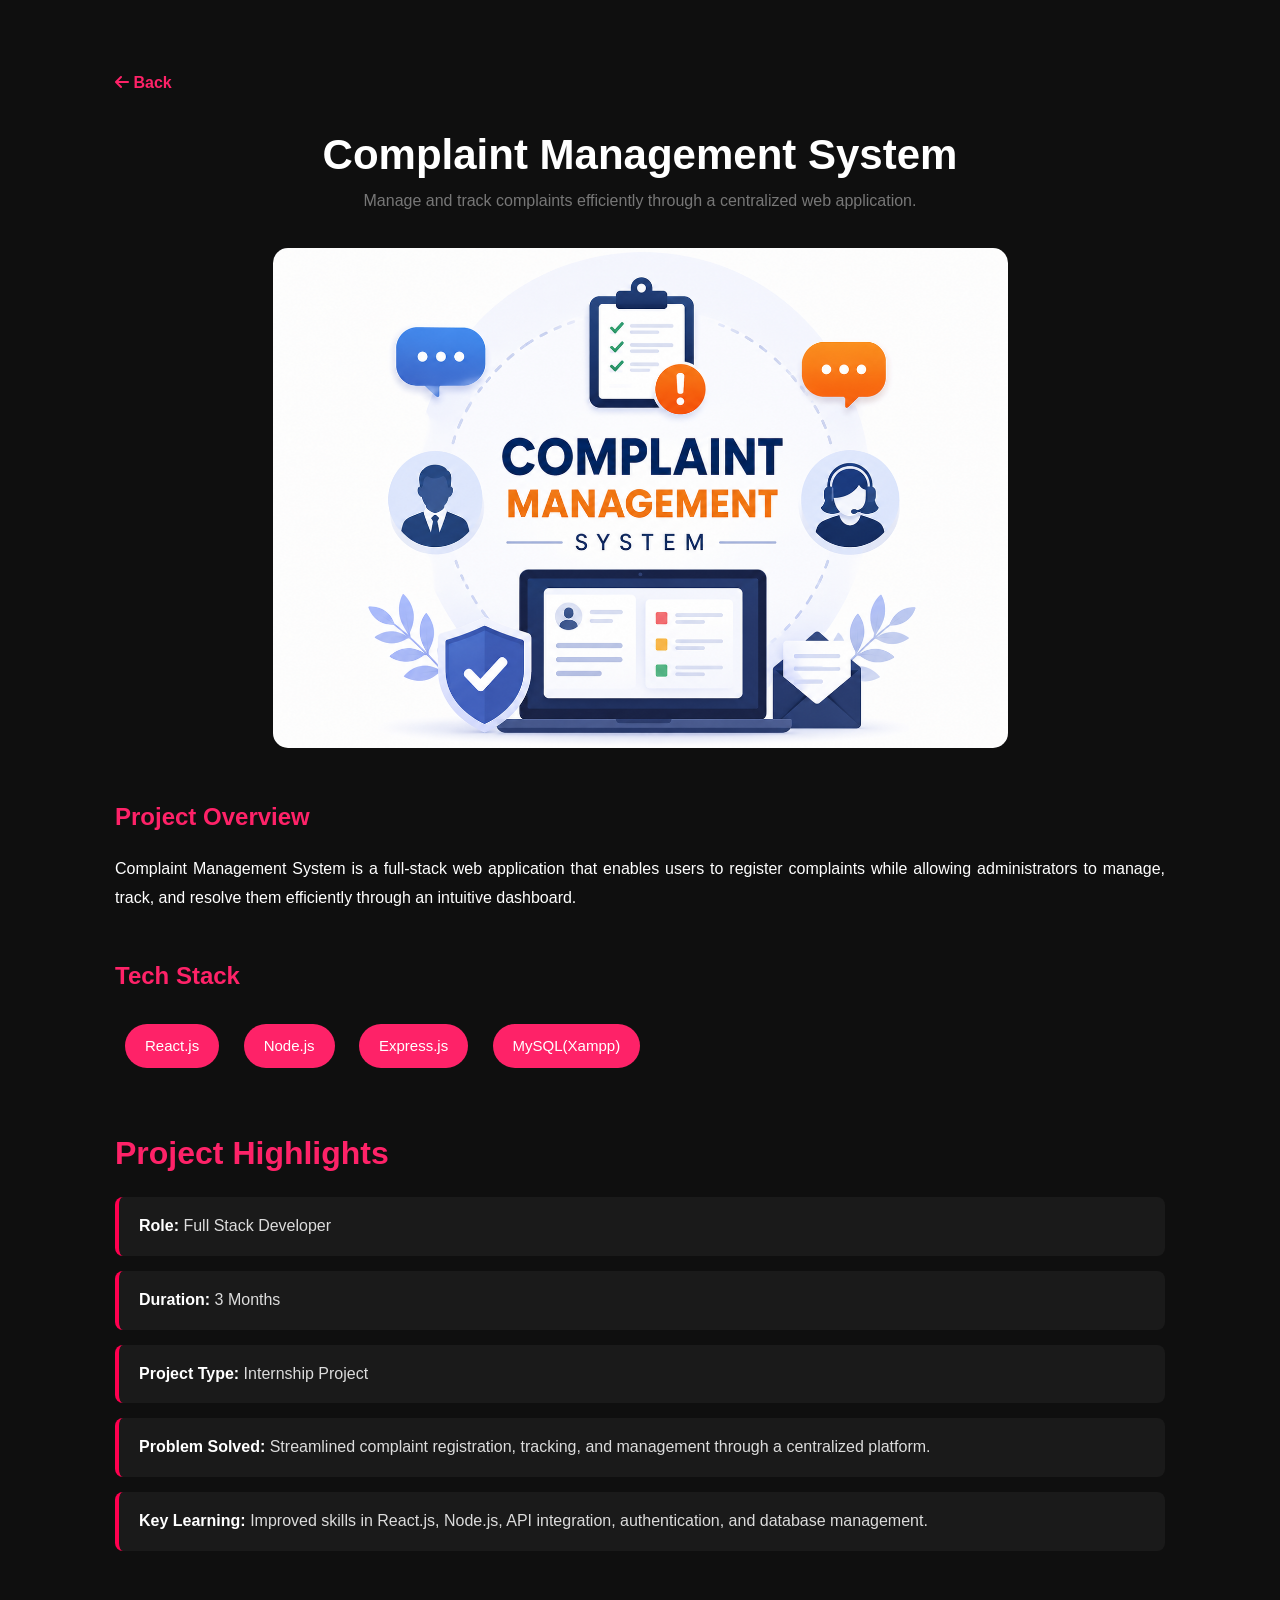
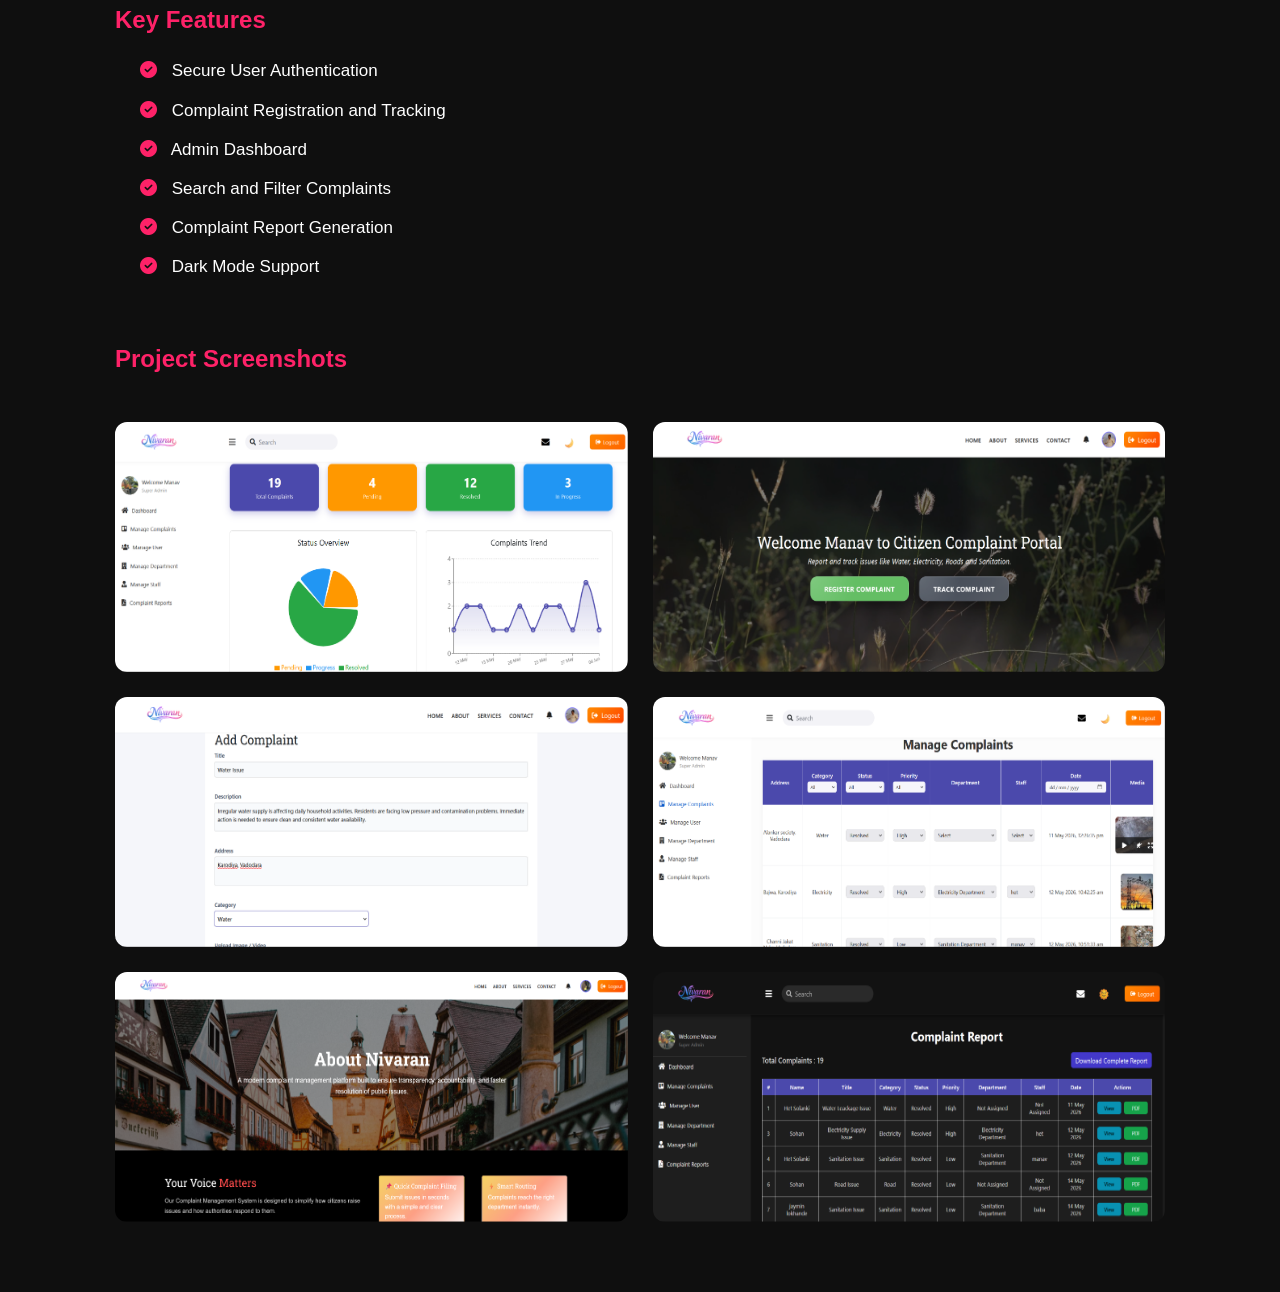
==== complaint.html @ f54678b8 "Added porfolio images" ====
<!DOCTYPE html>
<html lang="en">

<head>
    <meta charset="UTF-8">
    <meta name="viewport" content="width=device-width, initial-scale=1.0">
    <title>Complaint Management System</title>

    <link rel="stylesheet" href="style.css">

    <link rel="stylesheet" href="https://cdnjs.cloudflare.com/ajax/libs/font-awesome/6.5.2/css/all.min.css">
</head>

<body>

    <div class="project-page">

        <a href="index.html" class="back-btn">
            <i class="fas fa-arrow-left"></i> Back
        </a>

        <h1>Complaint Management System</h1>

        <p class="project-subtitle">
            Manage and track complaints efficiently through a centralized web application.
        </p>

        <img src="complaint_mainpage.png" class="project-banner" alt="Complaint Management">

        <div class="overview">

            <h2>Project Overview</h2>

            <p>
                Complaint Management System is a full-stack web application that
                enables users to register complaints while allowing administrators
                to manage, track, and resolve them efficiently through an intuitive
                dashboard.
            </p>

        </div>

        <div class="tech-stack">

            <h2>Tech Stack</h2>

            <span>React.js</span>
            <span>Node.js</span>
            <span>Express.js</span>
            <span>MySQL(Xampp)</span>

        </div>

        <div class="project-highlights">

            <h2>Project Highlights</h2>

            <div class="highlight-item">
                <strong>Role:</strong> Full Stack Developer
            </div>

            <div class="highlight-item">
                <strong>Duration:</strong> 3 Months
            </div>

            <div class="highlight-item">
                <strong>Project Type:</strong> Internship Project
            </div>

            <div class="highlight-item">
                <strong>Problem Solved:</strong>
                Streamlined complaint registration, tracking, and management through a centralized platform.
            </div>

            <div class="highlight-item">
                <strong>Key Learning:</strong>
                Improved skills in React.js, Node.js, API integration, authentication, and database management.
            </div>

        </div>



        <div class="features">

            <h2>Key Features</h2>

            <ul class="feature-list">
                <li><i class="fas fa-check-circle"></i> Secure User Authentication</li>
                <li><i class="fas fa-check-circle"></i> Complaint Registration and Tracking</li>
                <li><i class="fas fa-check-circle"></i> Admin Dashboard</li>
                <li><i class="fas fa-check-circle"></i> Search and Filter Complaints</li>
                <li><i class="fas fa-check-circle"></i> Complaint Report Generation</li>
                <li><i class="fas fa-check-circle"></i> Dark Mode Support</li>
            </ul>
        </div>

        <div class="gallery">

            <h2>Project Screenshots</h2>

            <img src="images/complaint/admindashboard.png" alt="Admin Dashboard" onclick="openImage(0)">

            <img src="images/complaint/userdashboard.png" alt="User Dashboard" onclick="openImage(1)">

            <img src="images/complaint/addcomplaint.png" alt="Add Complaint" onclick="openImage(2)">

            <img src="images/complaint/viewcomplaint.png" alt="View Complaint" onclick="openImage(3)">

            <img src="images/complaint/about.png" alt="About Page" onclick="openImage(4)">

            <img src="images/complaint/report.png" alt="Complaint Report" onclick="openImage(5)">

        </div>

        <!-- Lightbox -->
        <div id="lightbox" class="lightbox">

            <span class="close-lightbox">&times;</span>

            <span class="prev">&#10094;</span>

            <img id="lightbox-img" src="" alt="Project Screenshot">

            <span class="next">&#10095;</span>

            <div id="counter" class="counter"></div>

        </div>

        <script>
            const images = [
                "images/complaint/admindashboard.png",
                "images/complaint/userdashboard.png",
                "images/complaint/addcomplaint.png",
                "images/complaint/viewcomplaint.png",
                "images/complaint/about.png",
                "images/complaint/report.png"
            ];

            const lightbox = document.getElementById("lightbox");
            const lightboxImg = document.getElementById("lightbox-img");
            const closeBtn = document.querySelector(".close-lightbox");
            const prevBtn = document.querySelector(".prev");
            const nextBtn = document.querySelector(".next");
            const counter = document.getElementById("counter");

            let current = 0;
            let zoom = 1;

            function showImage() {
                lightboxImg.src = images[current];
                counter.textContent = `${current + 1} / ${images.length}`;

                zoom = 1;
                lightboxImg.style.transform = "scale(1)";
            }

            function openImage(index) {
                current = index;
                showImage();
                lightbox.style.display = "flex";
            }

            nextBtn.onclick = function () {
                current = (current + 1) % images.length;
                showImage();
            };

            prevBtn.onclick = function () {
                current = (current - 1 + images.length) % images.length;
                showImage();
            };

            closeBtn.onclick = function () {
                lightbox.style.display = "none";
            };

            lightbox.onclick = function (e) {
                if (e.target === lightbox) {
                    lightbox.style.display = "none";
                }
            };

            document.addEventListener("keydown", function (e) {

                if (lightbox.style.display !== "flex") return;

                if (e.key === "ArrowRight") {
                    nextBtn.click();
                }

                if (e.key === "ArrowLeft") {
                    prevBtn.click();
                }

                if (e.key === "Escape") {
                    lightbox.style.display = "none";
                }
            });

            lightbox.addEventListener("wheel", function (e) {

                if (lightbox.style.display !== "flex") return;

                e.preventDefault();

                if (e.deltaY < 0) {
                    zoom += 0.1;
                } else {
                    zoom -= 0.1;
                }

                zoom = Math.max(1, Math.min(3, zoom));

                lightboxImg.style.transform = `scale(${zoom})`;

            });
        </script>

</body>

</html>
---- style.css ----
/* ==== Global Reset & Base ==== */
* {
  margin: 0;
  padding: 0;
  box-sizing: border-box;
}

body {
  font-family: 'Poppins', sans-serif;
  background-color: #0f0f0f;
  color: #fff;
  line-height: 1.6;
  scroll-behavior: smooth;
}

/* ==== Header ==== */
.header {
  display: flex;
  justify-content: space-between;
  align-items: center;
  padding: 15px 30px;
  position: sticky;
  top: 0;
  background: #0f0f0f;
  z-index: 1000;
  border-bottom: 1px solid #222;
  flex-wrap: wrap;
}

/* ==== Logo ==== */
.logo {
  font-weight: 900;
  font-size: 2rem;
  display: flex;
  align-items: center;
}

.k-letter {
  color: orange;
  font-size: 2.5rem;
}

.rest {
  color: white;
  font-size: 1.8rem;
  text-transform: lowercase;
  font-weight: 800;
}

/* ==== Nav Links ==== */
.nav-links {
  display: flex;
  align-items: center;
  gap: 25px;
  transition: all 0.3s ease;
}

.nav-links a {
  color: white;
  text-decoration: none;
  font-weight: 600;
  font-size: 1rem;
  transition: 0.3s;
}

.nav-links a:hover {
  color: orange;
  text-decoration-line: underline;
}

/* ==== Toggle Icon ==== */
.menu-toggle {
  display: none;
  font-size: 2rem;
  color: white;
  cursor: pointer;
}

/* ==== Responsive ==== */
@media (max-width: 768px) {
  .menu-toggle {
    display: block;
  }

  .nav-links {
    width: 100%;
    flex-direction: column;
    align-items: center;
    background-color: #0f0f0f;
    display: none;
    border-top: 1px solid #222;
    padding: 15px 0;
  }

  .nav-links.active {
    display: flex;
  }
}


/* ==========================================
   HERO SECTION
========================================== */

.hero {
  min-height: 100vh;
  display: flex;
  align-items: center;
  padding: 0 8%;
  background: #0f0f0f;
}

.hero-content {
  margin-left: -20px;
  width: 100%;
  display: flex;
  justify-content: space-between;
  align-items: center;
  gap: 70px;
}

.hero-text {
  flex: 1;
  max-width: 650px;
}

.tagline {
  color: #fc810e;
  font-size: 20px;
  font-weight: 600;
  letter-spacing: 1px;
  margin-bottom: 18px;
}

.hero-text h1 {
  font-size: 72px;
  line-height: 1.1;
  font-weight: 700;
  color: #fff;
  margin-bottom: 18px;
}

.highlight {
  color: #ff7a00;
}

.hero-text h2 {
  font-size: 38px;
  color: #d6d6d6;
  font-weight: 500;
  margin-bottom: 30px;
}

.hero-description {
  font-size: 18px;
  font-weight: 400;
  color: #bfbfbf;
  line-height: 1.8;
  padding-right: 30px;
  text-align: left;
  text-align-last: left;
  hyphens: auto;

  max-width: 700px;

  letter-spacing: 0;
  word-spacing: -1px;

  overflow-wrap: break-word;
}

@media (max-width: 768px) {

  .hero-description {
    width: 100%;
    margin: 0 auto;

    padding-right: 0;
    margin-left: 10px;
    font-size: 15px;
    line-height: 1.7;
     word-spacing: -1px;
    text-align: justify !important;
  }

}

/* IMAGE */

.hero-img {
  margin-right: -70px;
  flex: 1;
  display: flex;
  justify-content: center;
}

.hero-img img {
  width: 460px;
  max-width: 100%;
  height: auto;
  display: block;
  filter: none;

  -webkit-mask-image: linear-gradient(to bottom,
      black 0%,
      black 82%,
      transparent 100%);
  mask-image: linear-gradient(to bottom,
      black 0%,
      black 82%,
      transparent 100%);
}



/* Responsive */

@media(max-width:991px) {

  .hero-content {
    flex-direction: column-reverse;
    text-align: center;
  }

  .hero-text {
    max-width: 100%;
  }

  .hero-description {
    text-align: center;
  }

  .hero-text h1 {
    font-size: 58px;
  }

  .hero-text h2 {
    font-size: 30px;
  }

  .hero-img img {
    width: 340px;
    margin-left: -40px;
  }

}

@media(max-width:600px) {

  .hero {
    padding: 120px 7% 80px;
  }

  .hero-text h1 {
    font-size: 44px;
    margin-left: 30px;
  }

  .hero-text h2 {
    font-size: 24px;
    margin-left: 30px;
  }

  .tagline {
    font-size: 18px;
    margin-left: 40px;
  }

  .hero-description {
    font-size: 16px;
    margin-left: 15px;
  }

  .hero-img img {
    width: 280px;
  }

}


.about-section {
  padding: 80px 6%;
  background-color: #0f0f0f;
  color: #fff;
}

.about-container {
  display: flex;
  align-items: flex-start;
  justify-content: space-between;
  gap: 25px;
  flex-wrap: nowrap;
}

.about-image {
  flex: 0 0 28%;
}

.about-image img {
  width: 100%;
  height: 290px;
  object-fit: cover;
  display: block;
  margin-top: 5px;
  border-radius: 20px;
  box-shadow: 0 0 25px rgba(255, 255, 255, 0.1);
}

.about-content {
  flex: 1;
  max-width: 820px;
}

.about-content h2 {
  font-size: 42px;
  margin-bottom: 18px;
  color: #fff;
}

.about-content p {
  font-size: 16px;
  line-height: 1.8;
  color: #ccc;
  text-align: left;
  margin-bottom: 30px;
}

.about-para {
  margin-top: -15px;
  max-width: 720px;
  font-size: 18px;
  line-height: 1.7;
  text-align: left;
}

.about-content {
  flex: 1;
}

.about-content h2 {
  font-size: 36px;
  margin-bottom: 10px;
  color: #fff;
}

.about-content p {
  font-size: 16px;
  line-height: 1.8;
  color: #d1d5db;
  margin-bottom: 30px;
  text-align: justify;

  /* Better text formatting */
  hyphens: auto;
  overflow-wrap: break-word;
  word-break: normal;
  letter-spacing: 0.2px;
  word-spacing: normal;
}

.tabs {
  display: flex;
  gap: 20px;
  margin-bottom: 20px;
}

.tab {
  background: none;
  border: none;
  font-size: 16px;
  color: #aaa;
  cursor: pointer;
  padding-bottom: 5px;
  border-bottom: 2px solid transparent;
  transition: all 0.3s ease;
}

.tab.active {
  color: #fe2268;
  border-color: #fe2268;
}

.tab-content {
  display: none;
}

.tab-content.active {
  display: block;
}

.tab-content h3 {
  color: #fe2268;
  margin: 10px 0 5px;
}

.tab-content p {
  margin: 0 0 15px;
  color: #ccc;
}

.experience-list {
  margin-top: 12px;
  padding-left: 22px;
  color: #ccc;
}

.experience-list li {
  margin-bottom: 12px;
  line-height: 1.8;
  text-align: left;
}

.skill-category {
    margin-bottom: 25px;
}

.skill-category h3 {
    color: #ff2e63;
    margin-bottom: 12px;
    font-size: 22px;
}

.skill-tags {
    display: flex;
    flex-wrap: wrap;
    gap: 10px;
}

.skill-tags span {
    background: #1a1a1a;
    color: #fff;
    padding: 8px 15px;
    border-radius: 20px;
    font-size: 14px;
    border: 1px solid #333;
    transition: 0.3s;
}

.skill-tags span:hover {
    border-color: #ff2e63;
    transform: translateY(-2px);
}

/* ================= Mobile ================= */
@media (max-width: 768px) {

  .about-section {
    padding: 60px 20px;
  }

  .about-container {
    flex-direction: column;
    align-items: center;
    gap: 25px;
  }

  .about-image {
    width: 180px;
    flex: none;
  }

  .about-image img {
    margin-left: -63px;
    width: 300px;
    height: 300px;
    margin-top: 0;
  }

  .about-content {
    max-width: 100%;
    text-align: center;
  }

  .about-content h2 {
    font-size: 32px;
    margin-bottom: 15px;
  }

  .about-content p {
    font-size: 15px;
    line-height: 1.9;
    text-align: justify;
    margin-bottom: 25px;
  }

  .tabs {
    justify-content: center;
    gap: 18px;
    flex-wrap: wrap;
  }

  .tab {
    font-size: 15px;
  }

  .tab-content h3 {
    font-size: 22px;
    text-align: left;
  }

  .tab-content p {
    text-align: left;
  }

  .experience-list {
    padding-left: 18px;
  }

}


/* ==========================
   Project Highlights
========================== */

.project-highlights {
  margin: 50px 0;
}

.project-highlights h2 {
  font-size: 32px;
  margin-bottom: 25px;
  color: #ffffff;
}

.highlight-item {
  background: #1a1a1a;
  border-left: 4px solid #ff004f;
  padding: 15px 20px;
  margin-bottom: 15px;
  border-radius: 8px;
  color: #dcdcdc;
  line-height: 1.8;
}

.highlight-item strong {
  color: #ffffff;
}



/* ===== Services Styling ===== */
.services {
  padding: 80px 30px;
  background-color: #0f0f0f;
  color: #fff;
  text-align: center;
}

.section-title {
  font-size: 2.5rem;
  color: orange;
  margin-bottom: 40px;
}

.services-container {
  display: grid;
  grid-template-columns: repeat(auto-fit, minmax(250px, 1fr));
  gap: 30px;
}

.service-card {
  background: #1a1a1a;
  border-radius: 12px;
  padding: 25px 20px 35px;
  transition: all 0.3s ease;
  text-align: left;
  box-shadow: 0 0 10px rgba(0, 0, 0, 0.2);
  position: relative;
  cursor: pointer;
}

.service-card:hover {
  transform: translateY(-8px) scale(1.03);
  box-shadow: 0 0 25px rgba(255, 95, 31, 0.3);
  border: 1px solid #ff5f1f3b;
}

.service-icon {
  font-size: 2.5rem;
  color: orange;
  margin-bottom: 15px;
}

.service-card h3 {
  font-size: 1.3rem;
  margin-bottom: 10px;
}

.service-card p {
  font-size: 0.95rem;
  color: #ddd;
  margin-bottom: 20px;
}

.learn-more {
  color: orange;
  font-weight: 600;
  font-size: 0.95rem;
  cursor: pointer;
  display: inline-block;
  transition: 0.3s;
}

.learn-more:hover {
  color: #ffbd66;
  text-decoration: underline;
}

/* ===== Modal Styling ===== */
.modal-overlay {
  position: fixed;
  top: 0;
  left: 0;
  width: 100%;
  height: 100%;
  background-color: rgba(0, 0, 0, 0.8);
  display: none;
  align-items: center;
  justify-content: center;
  z-index: 2000;
}

.modal-content {
  background: #1a1a1a;
  padding: 30px;
  border-radius: 10px;
  width: 90%;
  max-width: 500px;
  color: #fff;
  position: relative;
}

.modal-close {
  position: absolute;
  top: 12px;
  right: 16px;
  font-size: 1.5rem;
  cursor: pointer;
  color: orange;
  transition: 0.3s;
}

.modal-close:hover {
  color: #ffbd66;
}

@media (max-width: 768px) {
  .services-container {
    grid-template-columns: 1fr;
  }
}

.portfolio {
  padding: 40px 20px;
  background-color: #0f0f0f;
}

.section-title {
    text-align: center;
    font-size: 40px;
    margin-bottom: 15px;
}

.section-subtitle {
    text-align: center;
    color: #9a9a9a;
    margin-bottom: 50px;
}


.portfolio-header,
.see-more-btn {
  text-align: center;
  margin-top: 20px;
}

.portfolio-header h2 {
  font-size: 2em;
  margin-bottom: 30px;
  color: white;
}

.portfolio-grid {
  display: grid;
  grid-template-columns: repeat(auto-fit, minmax(250px, 1fr));
  gap: 25px;
  max-width: 1200px;
  margin: auto;
  padding: 10px;
}

.project {
  position: relative;
  overflow: hidden;
  border-radius: 10px;
  box-shadow: 0 4px 10px rgba(0, 0, 0, 0.1);
  background-color: #fff;
  height: 300px;
}

.project img {
  width: 100%;
  height: 100%;
  object-fit: cover;
  display: block;
  border-radius: 10px;
  transition: transform 0.3s ease;
}

.project:hover img {
  transform: scale(1.05);
}

.overlay {
  position: absolute;
  bottom: 0;
  background: rgba(0, 0, 0, 0.7);
  color: #fff;
  width: 100%;
  padding: 10px;
  text-align: center;
  transform: translateY(100%);
  transition: transform 0.3s ease-in-out;
}

.project:hover .overlay {
  transform: translateY(0);
}

.overlay h3 {
  margin: 0;
  font-size: 18px;
}

.overlay p {
  font-size: 14px;
  margin: 5px 0;
}

.overlay a {
  color: #fff;
  text-decoration: none;
  font-size: 18px;
}

.see-more-btn .btn {
  padding: 10px 25px;
  background: #333;
  color: white;
  border: none;
  border-radius: 8px;
  cursor: pointer;
  font-size: 16px;
  transition: background 0.3s ease;
  margin-top: 20px;
}

.see-more-btn .btn:hover {
  background: #555;
}

.hidden {
  display: none;
}

/* ============================
   PROJECT DETAILS PAGE
=============================*/

.project-page {
  max-width: 1100px;
  margin: auto;
  padding: 70px 25px;
}

.back-btn {
  text-decoration: none;
  color: #fe2268;
  font-weight: 600;
}

.project-page h1 {
  text-align: center;
  font-size: 42px;
  margin-top: 25px;
}

.project-subtitle {
  text-align: center;
  color: #777;
  margin-bottom: 35px;
}

.project-banner {
  width: 70%;
  height: 500px;
  display: block;
  margin: 0 auto 50px;
  border-radius: 15px;
  object-fit: cover; /* Optional: keeps image proportional while filling the banner */
}

@media (max-width: 768px) {
  .project-banner {
    width: 100%;
    height: auto;
    margin: 0 auto 30px;
  }
}

.project-page h2 {
  margin-bottom: 18px;
  color: #fe2268;
}

.overview p {
  line-height: 1.8;
  text-align: justify;
}

.tech-stack {
  margin-top: 45px;
}

.tech-stack span {

  display: inline-block;

  padding: 10px 20px;

  margin: 10px;

  border-radius: 30px;

  background: #fe2268;

  color: white;

  font-size: 15px;
}

.features {

  margin-top: 50px;
}

.features ul {

  padding-left: 25px;
}

.features li {

  margin-bottom: 12px;

  font-size: 17px;
}

.gallery {

  margin-top: 60px;

  display: grid;

  grid-template-columns: repeat(auto-fit, minmax(350px, 1fr));

  gap: 25px;
}

.gallery h2 {

  grid-column: 1/-1;
}

.gallery img {

  width: 100%;
  height: 250px;
  border-radius: 12px;

  transition: .3s;
}

.gallery img:hover {

  transform: scale(1.03);
}

.feature-list {
  list-style: none;
  padding: 0;
}

.feature-list li {
  margin-bottom: 12px;
  font-size: 17px;
}

.feature-list i {
  color: #fe2268;
  margin-right: 10px;
}

/* ==========================
   IMAGE LIGHTBOX
========================== */
.lightbox{
    display:none;
    position:fixed;
    inset:0;
    background:rgba(0,0,0,0.95);
    justify-content:center;
    align-items:center;
    z-index:99999;
}

.lightbox img{
    max-width:90%;
    max-height:88%;
    object-fit:contain;
    border-radius:12px;
    transition:transform .2s ease;
}

.close{
    position:absolute;
    top:20px;
    right:35px;
    font-size:48px;
    color:#fff;
    cursor:pointer;
    z-index:10000;
}

.close-lightbox{
    position:absolute;
    top:20px;
    right:35px;
    font-size:48px;
    color:#fff;
    cursor:pointer;
    z-index:100000;
}

.prev,
.next{
    position:absolute;
    top:50%;
    transform:translateY(-50%);
    font-size:55px;
    color:#fff;
    cursor:pointer;
    padding:15px;
    user-select:none;
    z-index:10000;
}

.prev{
    left:5px;
}

.next{
    right:5px;
}


#counter{
    position: absolute;
    bottom: 10px;   /* Moves it lower */
    left: 50%;
    transform: translateX(-50%);
    color: #fff;
    font-size: 20px;
    font-weight: 600;
}

/* =========================
   Mobile Lightbox
========================= */

@media (max-width: 768px) {

    /* Hide arrows */
    .prev,
    .next {
        display: none;
    }

    /* Larger image */
    .lightbox img {
        max-width: 95%;
        max-height: 80%;
    }

    /* Close button */
    .close {
        top: 15px;
        right: 20px;
        font-size: 40px;
    }

    /* Counter */
    #counter {
        bottom: 15px;
        font-size: 16px;
    }

}



@media (max-width: 768px) {
  .portfolio-grid {
    grid-template-columns: repeat(2, 1fr);
  }
}

@media (max-width: 480px) {
  .portfolio-grid {
    grid-template-columns: 1fr;
  }

  .portfolio-header h2 {
    font-size: 1.5em;
  }
}

.contact-section {
  background: #0f0f0f;
  color: #fff;
  padding: 60px 20px;
  display: flex;
  flex-direction: column;
  align-items: center;
}

.container {
  max-width: 1200px;
  width: 100%;
  display: flex;
  flex-wrap: wrap;
  gap: 40px;
  justify-content: space-between;
}

.contact-info {
  flex: 1;
  min-width: 280px;
}

.contact-info h2 {
  font-size: 32px;
  margin-bottom: 20px;
}

.contact-info p {
  margin: 10px 0;
  font-size: 16px;
}

.social-icons {
  display: flex;
  gap: 10px;
  margin-top: 10px;
}

.social-icons a {
  color: #fff;
  font-size: 25px;
  text-decoration: none;
  transition: 0.3s;
}

.social-icons a:hover {
  color: #ff7a00;
  transform: translateY(-3px);
}

.cv-btn {
  margin-top: 20px;
  background-color: #ff004f;
  color: #fff;
  padding: 12px 25px;
  border-radius: 5px;
  display: inline-block;
  text-decoration: none;
  transition: 0.3s;
}

.cv-btn:hover {
  background-color: #e60047;
}

.contact-form {
  flex: 1;
  min-width: 280px;
  display: flex;
  flex-direction: column;
  gap: 15px;
}

.contact-form input,
.contact-form textarea {
  padding: 12px;
  border: none;
  border-radius: 5px;
  background-color: #222;
  color: #fff;
}

.contact-form .btn {
  background-color: #ff004f;
  color: #fff;
  padding: 12px;
  border: none;
  border-radius: 5px;
  transition: 0.3s;
  cursor: pointer;
}

.contact-form .btn:hover {
  background-color: #e60047;
}

/* Responsive */
@media (max-width: 768px) {
  .container {
    flex-direction: column;
  }
}

.contact-info a,
.contact-info a:visited,
.contact-info a:hover,
.contact-info a:active {
  color: #ffffff !important;
  text-decoration: none;
}

.contact-info a:hover {
  opacity: 0.8;
}

.contact-info p {
  color: #ffffff;
}

.contact-info i {
  color: #ffffff;
  margin-right: 10px;
}

/* Mobile View */
@media (max-width: 768px) {
  .contact-info a,
  .contact-info a:visited,
  .contact-info a:hover,
  .contact-info a:active {
    color: #ffffff !important;
    text-decoration: none;
  }
}


footer {
  background-color: #000000;
  color: #ccc;
  padding: 30px 20px;
  text-align: center;
  font-size: 14px;
  margin-top: 40px;
}

.footer-container {
  max-width: 1200px;
  margin: 0 auto;
}

.footer-socials {
  margin-top: 10px;
}

.footer-socials a {
  margin: 0 8px;
  color: #ccc;
  text-decoration: none;
  font-size: 16px;
  transition: color 0.3s ease;
}

.footer-socials a:hover {
  color: #ff004f;
}
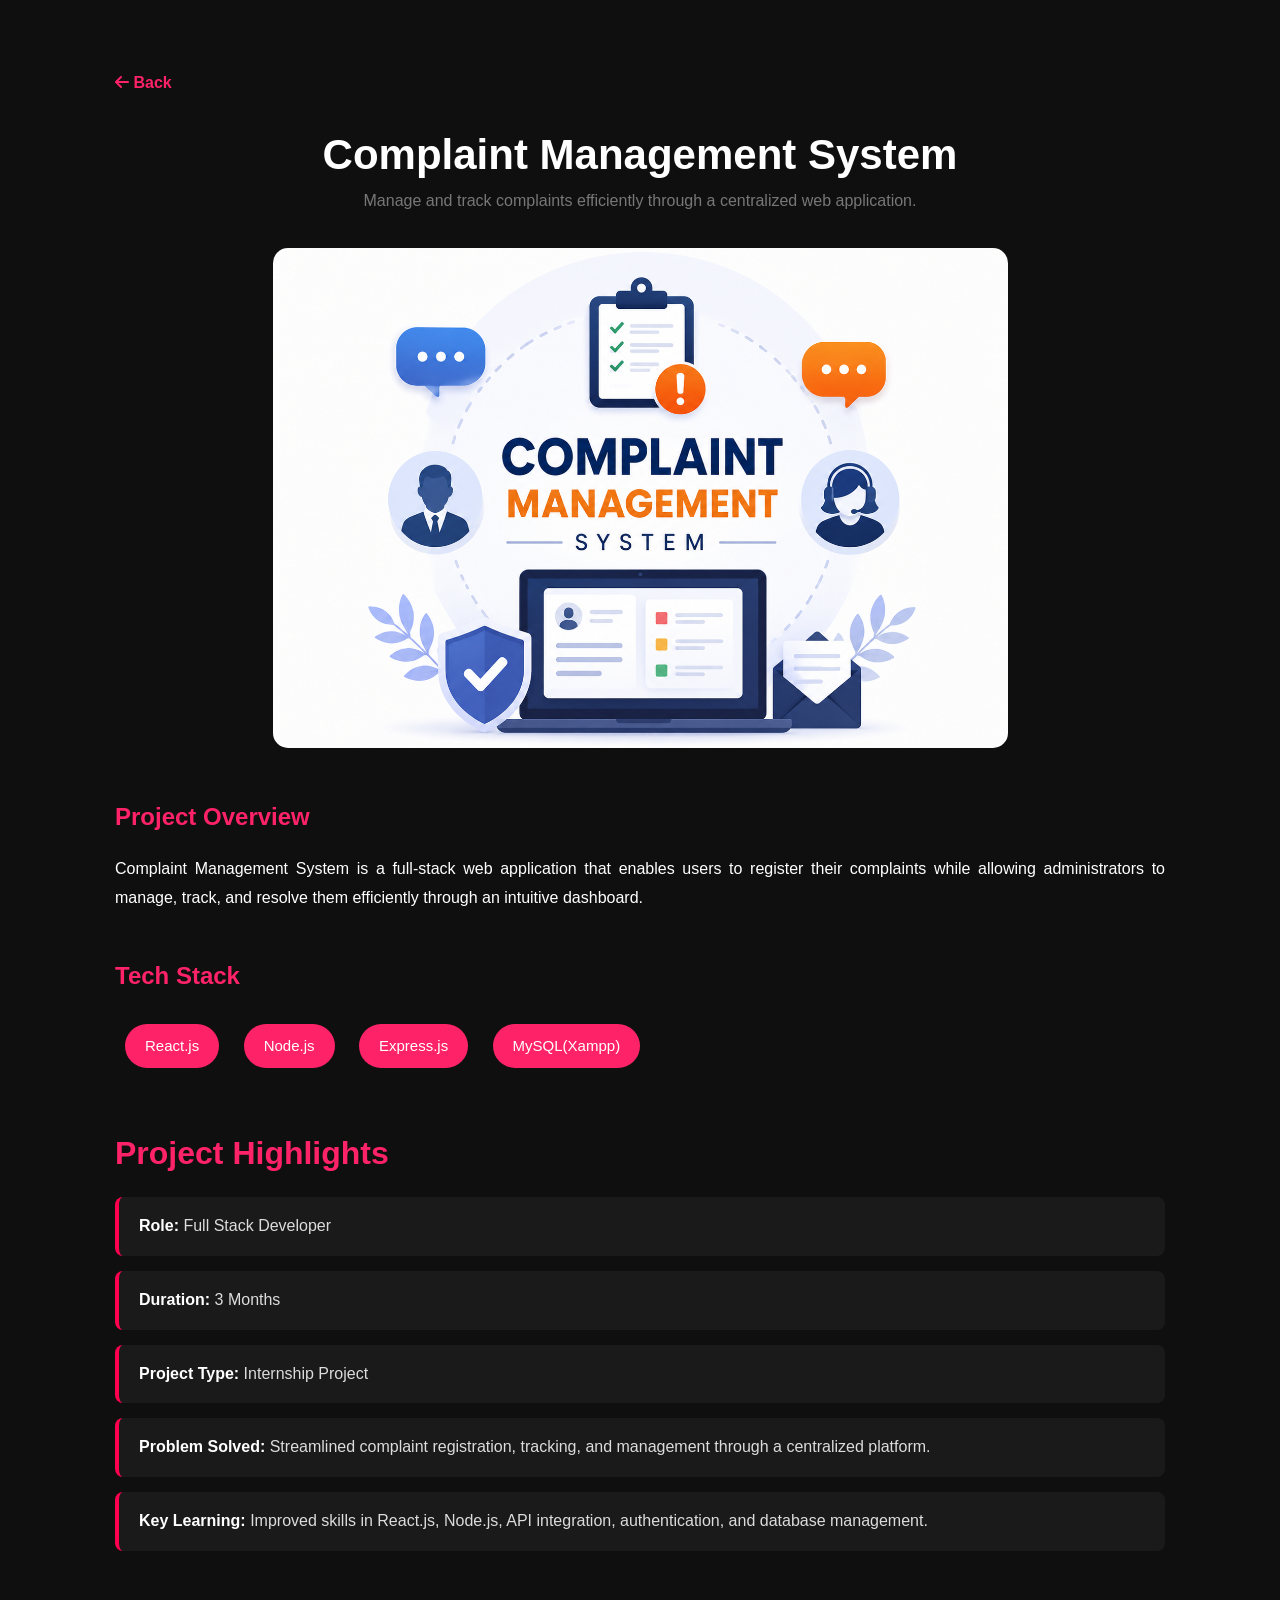
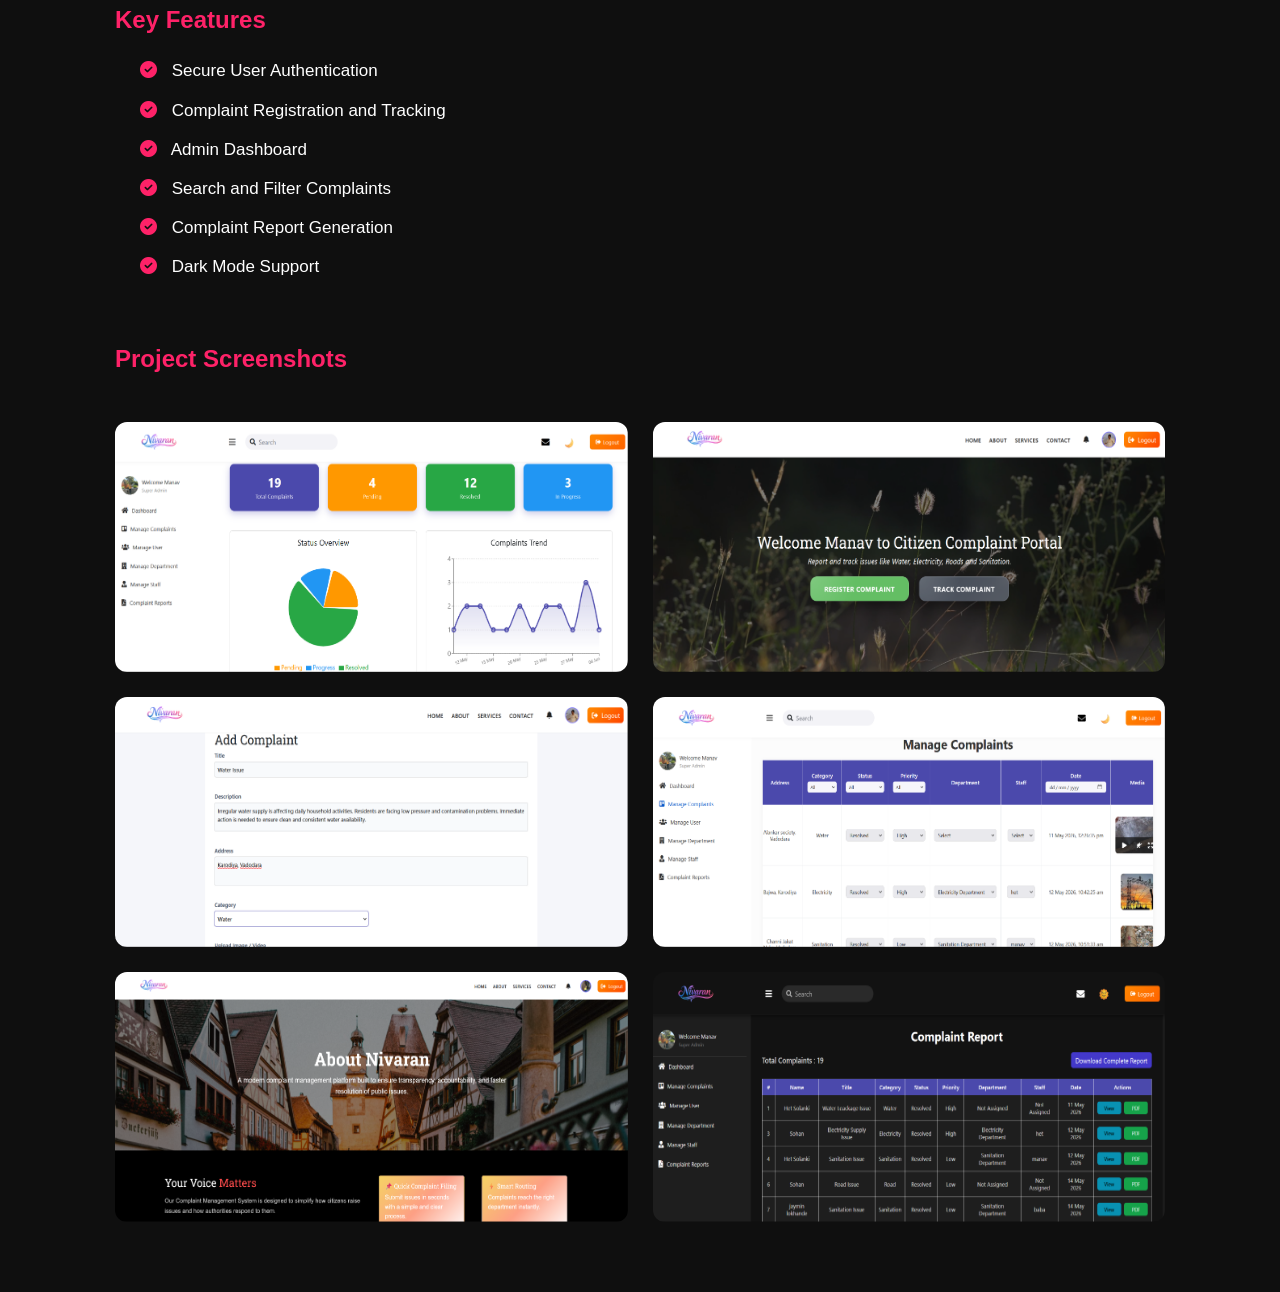
==== commit 2fc0df88: "Update hero project" ====
--- a/complaint.html
+++ b/complaint.html
@@ -33,7 +33,7 @@
 
             <p>
                 Complaint Management System is a full-stack web application that
-                enables users to register complaints while allowing administrators
+                enables users to register their complaints while allowing administrators
                 to manage, track, and resolve them efficiently through an intuitive
                 dashboard.
             </p>
@@ -99,17 +99,17 @@
 
             <h2>Project Screenshots</h2>
 
-            <img src="images/complaint/admindashboard.png" alt="Admin Dashboard" onclick="openImage(0)">
-
-            <img src="images/complaint/userdashboard.png" alt="User Dashboard" onclick="openImage(1)">
-
-            <img src="images/complaint/addcomplaint.png" alt="Add Complaint" onclick="openImage(2)">
-
-            <img src="images/complaint/viewcomplaint.png" alt="View Complaint" onclick="openImage(3)">
-
-            <img src="images/complaint/about.png" alt="About Page" onclick="openImage(4)">
-
-            <img src="images/complaint/report.png" alt="Complaint Report" onclick="openImage(5)">
+            <img src="admindashboard.png" alt="Admin Dashboard" onclick="openImage(0)">
+
+            <img src="userdashboard.png" alt="User Dashboard" onclick="openImage(1)">
+
+            <img src="addcomplaint.png" alt="Add Complaint" onclick="openImage(2)">
+
+            <img src="viewcomplaint.png" alt="View Complaint" onclick="openImage(3)">
+
+            <img src="about.png" alt="About Page" onclick="openImage(4)">
+
+            <img src="report.png" alt="Complaint Report" onclick="openImage(5)">
 
         </div>
 
@@ -130,12 +130,12 @@
 
         <script>
             const images = [
-                "images/complaint/admindashboard.png",
-                "images/complaint/userdashboard.png",
-                "images/complaint/addcomplaint.png",
-                "images/complaint/viewcomplaint.png",
-                "images/complaint/about.png",
-                "images/complaint/report.png"
+                "admindashboard.png",
+                "userdashboard.png",
+                "addcomplaint.png",
+                "viewcomplaint.png",
+                "about.png",
+                "report.png"
             ];
 
             const lightbox = document.getElementById("lightbox");
--- a/style.css
+++ b/style.css
@@ -126,7 +126,7 @@
 
 .tagline {
   color: #fc810e;
-  font-size: 20px;
+  font-size: 25px;
   font-weight: 600;
   letter-spacing: 1px;
   margin-bottom: 18px;
@@ -239,7 +239,8 @@
   }
 
   .hero-img img {
-    width: 340px;
+    height: 370px !important;
+    width: 400px !important;
     margin-left: -40px;
   }
 
@@ -326,8 +327,7 @@
 }
 
 .about-para {
-  margin-top: -15px;
-  max-width: 720px;
+  max-width: 750px;
   font-size: 18px;
   line-height: 1.7;
   text-align: left;
@@ -359,6 +359,7 @@
 }
 
 .tabs {
+  margin-top: 15;
   display: flex;
   gap: 20px;
   margin-bottom: 20px;
@@ -802,10 +803,15 @@
 }
 
 @media (max-width: 768px) {
+
   .project-banner {
     width: 100%;
     height: auto;
     margin: 0 auto 30px;
+  }
+
+  .gallery{
+    height: 300px;
   }
 }
 
